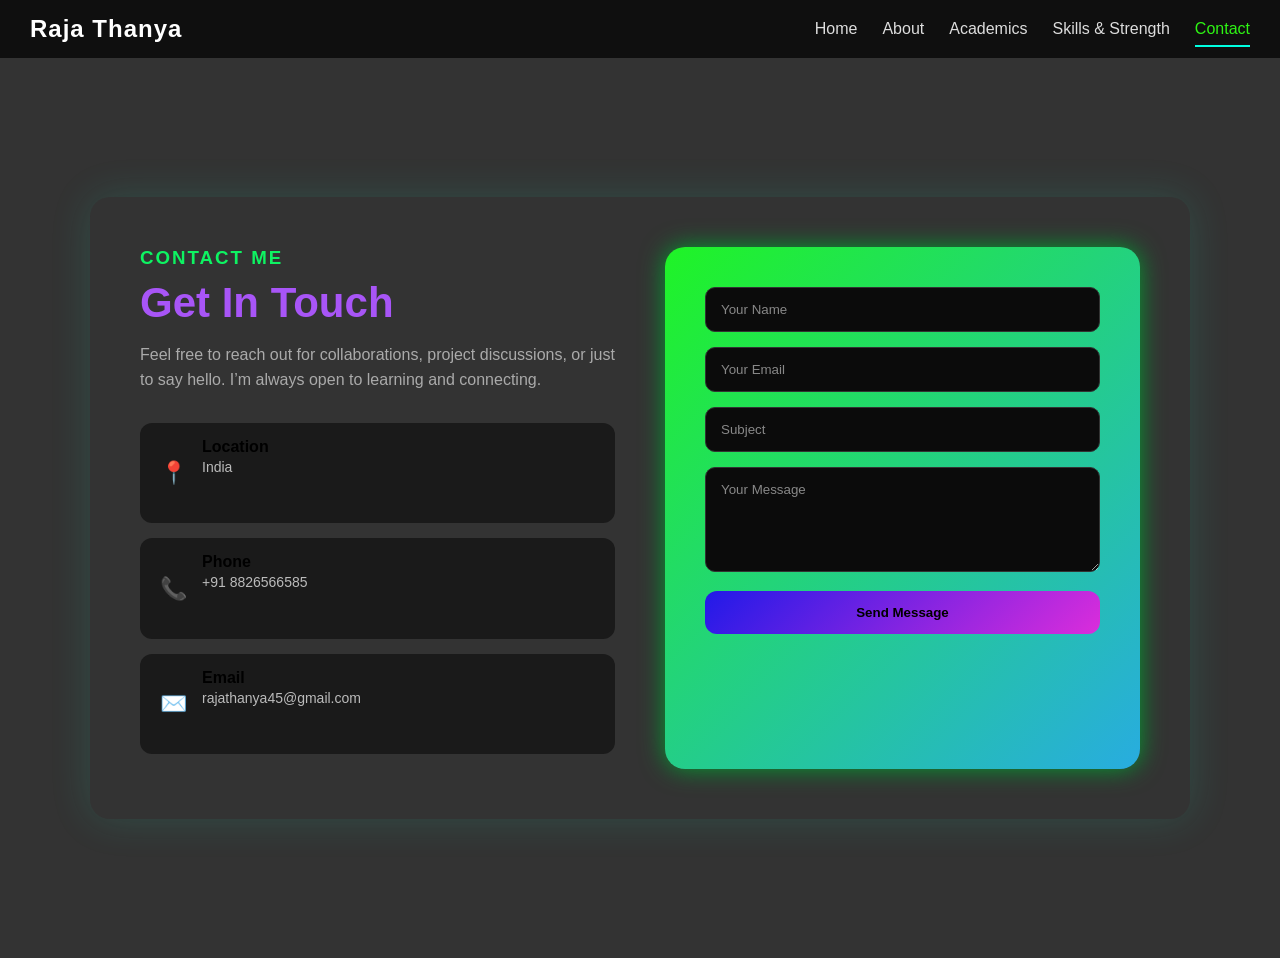
==== contact.html @ 609f00bf "Add files via upload" ====
<!DOCTYPE html>
<html lang="en">
<head>
    <meta charset="UTF-8">
    <title>Contact Me</title>
    <link rel="stylesheet" href="style.css">
    <meta name="viewport" content="width=device-width, initial-scale=1.0">
</head>
<body>
    <header class="header">
    <h1>Raja Thanya</h1>
        <input type="checkbox" id="menu-toggle">
        <label for="menu-toggle" class="hamburger">
            <span></span>
            <span></span>
            <span></span>
        </label>
        <nav>
          <a href="index.html" class="home">Home</a>
          <a href="about.html" class="about">About </a>
          <a href="academics.html" class="academics">Academics</a>
          <a href="skill.html" class="skil">Skills & Strength</a>    
          <a href="contact.html" class="active">Contact</a>
        </nav>
    </header>  

<section class="contact-section">
    <div class="contact-container">

        <!-- LEFT CONTENT -->
        <div class="contact-info">
            <h3>CONTACT ME</h3>
            <h1>Get In Touch</h1>
            <p>
                Feel free to reach out for collaborations, project discussions,
                or just to say hello. I’m always open to learning and connecting.
            </p>

            <div class="info-box">
                <span>📍</span>
                <div>
                    <h4>Location</h4>
                    <p>India</p>
                </div>
            </div>

            <div class="info-box">
                <span>📞</span>
                <div>
                    <h4>Phone</h4>
                    <p>+91 8826566585</p>
                </div>
            </div>

            <div class="info-box">
                <span>✉️</span>
                <div>
                    <h4>Email</h4>
                    <p>rajathanya45@gmail.com</p>
                </div>
            </div>
        </div>

        <!-- RIGHT FORM -->
        <div class="contact-form">
            <form>
                <input type="text" placeholder="Your Name" required>
                <input type="email" placeholder="Your Email" required>
                <input type="text" placeholder="Subject">
                <textarea rows="5" placeholder="Your Message"></textarea>
                <button type="submit">Send Message</button>
            </form>
        </div>

    </div>
</section>

</body>
</html>
---- style.css ----
*{
  margin:0;
  padding:0;
  box-sizing:border-box;
  font-family:Arial, Helvetica, sans-serif;
}

body{
  background:#333;
}
/* ===== STOP MOBILE ZOOM & OVERFLOW ===== 
html, body {
  width: 100%;
  overflow-x: hidden;
  touch-action: manipulation;
}

/* Avoid vw overflow 
* {
  box-sizing: border-box;
}

/* Fix containers 
.about,
.about-box,
header,
nav {
  max-width: 100%;
  width: 100%;
}*/

/* Remove any vw usage */
@media (max-width: 768px) {
  [style*="100vw"] {
    width: 100% !important;
  }
}
/* HEADER */
.header {
  width: 100%;
  background: #0f0f0f;
  color: #fff;
  display: flex;
  align-items: center;
  justify-content: space-between;
  padding: 15px 30px;
  position:sticky;
  z-index: 1000;
  top: 0;
}

/* LOGO */
.header h1 {
  font-size: 24px;
  letter-spacing: 1px;
  cursor: pointer;
  transition: color 0.3s ease;
}

.header h1:hover {
  color: #3cff00;
}

/* NAV */
nav {
  display: flex;
  gap: 25px;
}

nav a {
  text-decoration: none;
  color: #ddd;
  font-size: 16px;
  position: relative;
  padding: 5px 0;
  transition: color 0.3s ease;
}

/* UNDERLINE HOVER EFFECT */
nav a::after {
  content: "";
  position: absolute;
  left: 0;
  bottom: -4px;
  width: 0;
  height: 2px;
  background: #00ffe0;
  transition: width 0.3s ease;
}

nav a:hover {
  color: #00ffe0;
}

nav a:hover::after,
nav a.active::after {
  width: 100%;
}

/* ACTIVE LINK */
nav a.active {
  color: #2ef514;
}

/* HAMBURGER */
#menu-toggle {
  display: none;
}

.hamburger {
  display: none;
  flex-direction: column;
  cursor: pointer;
  gap: 5px;
}

.hamburger span {
  width: 26px;
  height: 3px;
  background: #fff;
  transition: 0.4s;
  border-radius: 5px;
}

/* MOBILE VIEW */
@media (max-width: 768px) {

  .hamburger {
    display: flex;
  }

  nav {
    position: absolute;
    top: 100%;
    left: 0;
    width: 100%;
    background: #111;
    flex-direction: column;
    align-items: center;
    max-height: 0;
    overflow: hidden;
    transition: max-height 0.4s ease;
  }

  nav a {
    padding: 15px 0;
    width: 100%;
    text-align: center;
  }

  /* SHOW MENU */
  #menu-toggle:checked ~ nav {
    max-height: 350px;
  }

  /* HAMBURGER ANIMATION */
  #menu-toggle:checked + .hamburger span:nth-child(1) {
    transform: rotate(45deg) translate(5px, 5px);
  }

  #menu-toggle:checked + .hamburger span:nth-child(2) {
    opacity: 0;
  }

  #menu-toggle:checked + .hamburger span:nth-child(3) {
    transform: rotate(-45deg) translate(6px, -6px);
  }
}

.contents{
  margin-left: 350px;
  padding-top: 100px;
}

.card{
  display: flex;
  justify-content: space-between;
  padding-top: 55px;
  color:white;
}
.card p{
  font-size: 24px;
}
.welcome{
  padding-left: 90px;
}
.name{
  font-size:36px;
  margin-top:16px;
  color: #1ff426;
  font-family: 'Poppins' sans-serif;
}

.role{
  font-size:12px;
  font-weight:200;
  padding-left: 35px;
}

.company{
  font-size:16px;
  margin-top:6px;
  padding-left: 70px;
}

.social{
  display:flex;
  /*justify-content:center;*/
  gap:12px;
  margin-top:18px;
  flex-wrap:wrap;
  padding-left: 60px;
}

.social a{
  width:40px;
  height:40px;
  border-radius:50%;
  background:#fff;
  color:#333;
  display:flex;
  align-items:center;
  justify-content:center;
  text-decoration:none;
  
}
.social a:hover{
  background: linear-gradient(135deg, #ff0095, #4e39f0);
}
.explore{
  margin-left: 420px;
  padding-top: 30px;
  width:150px;
  height:40px;
}

.explore a{
  padding: 10px;
  width:170px;
  height:60px;
  border-radius:20px;
  background:linear-gradient(135deg, #29f636, #399bf0);
  color: #333;
  align-items:center;
  justify-content:center;
  text-decoration:none;
}
.explore a:hover{
  color: #46c9fc;
}

img{
  margin-top: 100px;
  margin-right: 500px;
}

.image img{
  border-radius: 50%;
  width: 300px;
  height: 300px;
  border: 4px solid #fff;
  box-shadow: 0 0 10px rgb(16, 231, 4);
  transition: 
    transform 0.4s ease,
    box-shadow 0.4s ease,
    border-color 0.4s ease;
}

/* HOVER EFFECT */
.image img:hover{
  transform: scale(1.08) rotate(5deg);
  box-shadow: 
    0 0 15px rgb(16, 231, 4),
    0 0 35px rgba(16, 231, 4, 0.7);
  border-color: rgb(16, 231, 4);
}


/*About*/
/* RESET */
* .about{
  margin: 0;
  padding: 0;
  box-sizing: border-box;
  font-family: "Segoe UI", sans-serif;
  align-items: center;
  justify-content: center;
}

/* ABOUT SECTION */
.about {
  display: flex;
  justify-content: center;
  align-items: center;

}

/* MAIN BOX padding: 30px;*/
.about-box {
  width: 100%;
  height: 600px;
  display: flex;
}
.section-1{
  min-height: 100%;
  display: flex;
  justify-content: center;
  
}
 
/* IMAGEpadding-right: 500px; */
.about-img {
  flex-shrink: 0;
}

.about-img img {
  width: 260px;
  height: 260px;
  border-radius: 20%;
  object-fit: cover;
  border: 3px solid #0dff00;
  margin-left: 250px;
 
}
.about-img img:hover {
  transform: scale(1.08) rotate(5deg);
  box-shadow: 
    0 0 15px rgb(16, 231, 4),
    0 0 35px rgba(16, 231, 4, 0.7);
  border-color: rgb(16, 231, 4);
}

/* CONTENTfont-size: 26px; */
.ab-content {
  flex: 1;
}

.ab-content h1 {
  color: #55ff00;
  margin-bottom: 15px;
}

.ab-content p {
  color: #cfcfcf;
  line-height: 1.7;
  margin-bottom: 15px;
  width: 460px;
}

/* LIST */
.ab-content ul {
  padding-left: 20px;
  margin-bottom: 20px;
}

.ab-content li {
  color: #ccc;
  margin-bottom: 8px;
}

/* BASIC DETAILS */
.ab-content h2 {
  color: #5eff00;
  
  margin-bottom: 10px;
}

/*.details span:first-child {
  color: #00ffff;
  font-weight: 500;
  font-size: 20px;
}*/

.details {
  line-height: 1.8;
  color: #ccc;
}

/* ================= MOBILE VIEW ================= */
@media (max-width: 768px) {
  body{
    padding: 0;
    margin: 0;
    overflow-x: hidden;
  }
  .about{
    display: flex;
    flex-direction: column;
    align-items: center;
    justify-content: center;  
    width: 100%;
    /*padding: 15px;*/
  }
  .about-box {
    width: 100%;
    flex-direction: column;
    align-items: center;
    text-align: center;
    /*padding: 25px 20px;*/
  }
  .about-img{
    width: 100%;
    display: flex;
    justify-content: center;
    margin-bottom: 20px;
    margin-left: 225px;
    margin-top: auto;
    
  }

  .about-img img {
    width: 180px;
    height: 180px;
    text-align: left;
  }

  .ab-content {
    margin-left: 100px;
    text-align: left;
    width: 100%;
  }
  .ab-content h1,h2{
    font-size: 22px;
    padding-left: 100px;
  }
  .ab-content p{
    padding-right: 80px;
    font-size: 14px;
    line-height: 1.6;
  }
  
}
/*Skills */

.skills{
  padding: 60px 20px;
  text-align: center;
}
.skills h1{
  color: #27f720;
  margin-bottom: 40px;
}
.skills h1:hover{
  box-shadow: 0 0 5px #333;
  transition: transform 0.3s ease, box-shadow 0.3s ease;
}
.skill-container{
  display: grid;
  grid-template-columns: repeat(auto-fit, minmax(220px,1fr));
  gap: 25px;
  max-width: 1000px;
  margin: auto;
}
.skill-card{
  background: #333;
  padding: 25px;
  border-radius: 15px;
  box-shadow: 0 0 5px rgb(238, 240, 242);
  transition: transform 0.3s ease, box-shadow 0.3s ease;
}
.skill-card:hover {
  transform: translateY(-10px);
  box-shadow: 0 0 25px rgb(16, 231, 4);
}
.skill-card h3 {
  color: white;
  margin-top: 15px;
}
.circle {
  width: 120px;
  height: 120px;
  border-radius: 50%;
  display: flex;
  align-items: center;
  justify-content: center;
  margin: auto;
  position: relative;
  transition: box-shadow 0.4s ease, transform 0.4s ease;
}

.circle::before {
  content: "";
  position: absolute;
  width: 90px;
  height: 90px;
  background: #333;
  border-radius: 50%;
}
.circle span {
  position: relative;
  color: #faf9f9;
  font-weight: bold;
  font-size: 18px;
}
.skill-card:hover .circle {
  box-shadow: 0 0 20px currentColor,
              0 0 40px rgba(251, 248, 248, 0.922);
  transform: scale(1.05);
}
.circle.html {
  color: #f97316;
  background: conic-gradient(#f97316 0% 90%, #334155 90% 100%);
}
.circle.css {
  color: #38bdf8;
  background: conic-gradient(#38bdf8 0% 85%, #334155 85% 100%);
}
.circle.github {
  color: #facc15;
  background: conic-gradient(#facc15  0% 85%, #334155 85% 100%);
}
.circle.mysql {
  color: #dd22ee;
  background: conic-gradient(#dd22ee 0% 85%, #334155 85% 100%);
}
/*Strengths*/
.strengths {
  background: #333;
  padding: 30px 20px;
  text-align: center;
}

.strengths h2 {
  color: rgb(16, 231, 4);
  font-size: 32px;
  margin-bottom: 8px;
}

.subtitle {
  color: #fcfffb;
  margin-bottom: 40px;
}

.strengths-container {
  display: grid;
  grid-template-columns: repeat(auto-fit, minmax(220px, 1fr));
  gap: 25px;
  max-width: 1000px;
  margin: auto;
}

.strength-card {
  background: #0f172a;
  padding: 30px 20px;
  border-radius: 18px;
  transition: transform 0.4s ease, box-shadow 0.4s ease;
  box-shadow: 0 0 0 rgba(0,0,0,0);
  position: relative;
  overflow: hidden;
}

.strength-card:hover {
  transform: translateY(-12px) scale(1.02);
  box-shadow: 0 0 30px rgb(16, 231, 4);
}

/* Glow border effect */
.strength-card::before {
  content: "";
  position: absolute;
  inset: 0;
  border-radius: 18px;
  background: linear-gradient(120deg, transparent, rgba(56,189,248,0.5), transparent);
  opacity: 0;
  transition: opacity 0.4s;
}

.strength-card:hover::before {
  opacity: 1;
}

.icon {
  font-size: 38px;
  margin-bottom: 15px;
  transition: transform 0.4s ease;
}

.strength-card:hover .icon {
  transform: rotate(5deg) scale(1.2);
}

.strength-card h3 {
  color: #fff;
  margin-bottom: 10px;
}

.strength-card p {
  color: #cbd5f5;
  font-size: 14px;
  line-height: 1.6;
}
/*Academics*/
.education {
  padding: 30px 20px;
  max-width: 900px;
  margin: auto;
}
.section-title {
  text-align: center;
  font-size: 32px;
  margin-bottom: 30px;
  color: #41fd47;
  margin-top: 15px;
}

.education {
  max-width: 1000px;
  margin: auto;
  padding: 60px 20px;
}

.section-title {
  text-align: center;
  font-size: 32px;
  margin-bottom: 50px;
  color: #3afe51;
}
.timeline-item.green { --accent: #22c55e; }
.timeline-item.blue  { --accent: #3b82f6; }
.timeline-item.orange{ --accent: #f97316; }

/* Timeline */
.timeline {
  position: relative;
}

/* Each row */
.timeline-item {
  display: grid;
  grid-template-columns: 140px 40px 1fr;
  align-items: stretch;
  gap: 30px;
  margin-bottom: 45px;
}

/* YEAR */
.timeline-year {
  font-size: 14px;
  color: #6f7277;
  text-align: right;
  padding-top: 6px;
  transition: all 0.3s ease;
}

/* Vertical line */
.timeline-line {
  position: relative;
  width: 40px;
  display: flex;
  justify-content: center;
}

.timeline-line::before {
  content: "";
  position: absolute;
  top: 0;
  bottom: 0;
  left: 50%;
  width: 2px;
  height: 100%;
  background: #374151;
  transform: translateX(-50%);
}

/* Dot */
.dot {
  width: 14px;
  height: 14px;
  background: var(--accent);
  border-radius: 50%;
  margin-top: 6px;
  position: relative;
  left: 50%;
  transform: translateX(-50%);
  transition: transform 0.3s ease, box-shadow 0.3s ease;
}


/* Card */
.timeline-content {
  background: white;
  padding: 22px 26px;
  border-radius: 16px;
  box-shadow: 0 10px 30px rgba(0,0,0,0.4);
  transition: all 0.35s ease;
}

.timeline-content h3 {
  color: #032c4d;
  margin-bottom: 8px;
}

.timeline-content p {
  color: #040609;
  line-height: 1.6;
}

/* ✨ Hover Effects */
.timeline-item:hover .timeline-content {
  transform: translateY(-6px);
  box-shadow: 0 0 35px #4bd60a;
}

.timeline-item:hover .dot {
  transform: translateX(-50%) scale(1.4);
  box-shadow: 0 0 18px #0bec47;
}

.timeline-item:hover .timeline-year {
  color: #4bd60a;
  font-weight: 600;
}
/* =========================
   MOBILE RESPONSIVE (TABLET & PHONE)
   ========================= */

@media (max-width: 768px) {

  .timeline {
    padding-left: 10px;
  }

  /* Stack layout */
  .timeline-item {
    grid-template-columns: 1fr;
    gap: 12px;
    margin-bottom: 35px;
    position: relative;
  }

  /* YEAR moves top */
  .timeline-year {
    text-align: left;
    font-size: 13px;
    padding-left: 28px;
    color: var(--accent);
    font-weight: 600;
  }

  /* Line moves left */
  .timeline-line {
    position: absolute;
    left: 0;
    top: 0;
    bottom: 0;
    width: 20px;
  }

  .timeline-line::before {
    left: 50%;
  }

  /* Dot aligns with year */
  .dot {
    margin-top: 4px;
  }

  /* Card full width */
  .timeline-content {
    margin-left: 28px;
    padding: 18px 20px;
  }
}
/*Contact*/

.contact-section {
    min-height: 100vh;
    display: flex;
    align-items: center;
    justify-content: center;
    padding: 40px 20px;
}

/* CONTAINER */
.contact-container {
    max-width: 1100px;
    width: 100%;
    display: grid;
    grid-template-columns: 1fr 1fr;
    gap: 50px;
    background: #333;
    padding: 50px;
    border-radius: 20px;
    box-shadow: 0 0 40px rgba(43, 226, 186, 0.15);
    transition: transform 0.4s ease;
}

.contact-container:hover {
    transform: translateY(-5px);
}

/* LEFT SIDE */
.contact-info h3 {
    color: #0ef362;
    letter-spacing: 2px;
    margin-bottom: 10px;
}

.contact-info h1 {
    color:  #a855f7 ;
    font-size: 42px;
    margin-bottom: 15px;
}

.contact-info p {
    color: #aaa;
    line-height: 1.6;
    margin-bottom: 30px;
}

.info-box {
    display: flex;
    align-items: center;
    gap: 15px;
    background: #1a1a1a;
    padding: 15px 20px;
    border-radius: 12px;
    margin-bottom: 15px;
    transition: all 0.4s ease;
    cursor: pointer;
}

.info-box span {
    font-size: 22px;
    color: #a855f7;
}

.info-box h4 {
    font-size: 16px;
}

.info-box p {
    font-size: 14px;
    color: #bbb;
}

.info-box:hover {
    background: linear-gradient(135deg, #b3f805, #08ea62);
    transform: translateX(10px);
}

.info-box:hover span,
.info-box:hover p,
.info-box:hover h4 {
    color: #fff;
}

/* RIGHT FORM */
.contact-form {
    background: linear-gradient(135deg, #1ff426, #28ace0);
    padding: 40px;
    border-radius: 20px;
    box-shadow: 0 0 25px #039d31;
}

.contact-form input,
.contact-form textarea {
    width: 100%;
    background: #0b0b0b;
    border: 1px solid #333;
    outline: none;
    color: #fff;
    padding: 14px 15px;
    margin-bottom: 15px;
    border-radius: 10px;
    transition: all 0.3s ease;
}

.contact-form input::placeholder,
.contact-form textarea::placeholder {
    color: #888;
}

.contact-form input:focus,
.contact-form textarea:focus {
    border-color: #a855f7;
    box-shadow: 0 0 10px rgba(168,85,247,0.6);
    transform: scale(1.02);
}

.contact-form button {
    width: 100%;
    padding: 14px;
    background: linear-gradient(135deg, #211ae8, #db2ddb);
    border: none;
    border-radius: 12px;
    color: #000;
    font-weight: 600;
    cursor: pointer;
    transition: all 0.4s ease;
}

.contact-form button:hover {
    background: linear-gradient(135deg, #fb71e9, #6004b1);
    box-shadow: 0 0 20px rgba(251,113,133,0.6);
    transform: translateY(-3px);
}

/* RESPONSIVE */
@media (max-width: 900px) {
    .contact-container {
        grid-template-columns: 1fr;
    }

    .contact-info h1 {
        font-size: 32px;
    }
}


/* =========================
   MOBILE RESPONSIVE CODE
   ========================= */

@media (max-width: 768px) {

  /* MAIN CARD STACK */
  .card {
    flex-direction: column;
    align-items: center;
    text-align: center;
    padding-top: 30px;
    justify-content: center;
  }

  /* TEXT CONTENT */
  .contents {
    margin-left: 0;
    padding-top: 20px;
  }

  .welcome,
  .role,
  .company {
    padding-left: 0;
  }

  .name {
    font-size: 28px;
  }

  .role {
    font-size: 16px;
  }

  /* SOCIAL ICONS */
  .social {
    justify-content: center;
    padding-left: 0;
  }

  /* EXPLORE BUTTON */
  .explore {
    margin-left: 0;
    display: flex;
    justify-content: center;
    width: 100%;
  }

  .explore a {
    width: auto;
    height: 40px;
  }

  /* SECTIONS (ABOUT / ACADEMICS ETC.) */
  .section {
    width: 100%;
    margin: 0;
    padding: 20px 15px;
  }

  /* HEADER NAV */
  header {
    padding: 15px 20px;
  }

  header nav {
    gap: 15px;
    flex-wrap: wrap;
    justify-content: center;
  }
  

  .image img {
    margin-top: 60px;
    margin-left: 500px;
    width: 160px;
    height: 160px;
    border-radius: 50%;
    border: 3px solid #fff;
    box-shadow: 0 0 8px rgb(16, 231, 4);
    transition: transform 0.3s ease;
  }

  /* light tap effect (optional) */
  .image img:hover {
    transform: scale(1.03);
  }
}
@media (max-width: 768px) {

  /* STACK CONTENT */
  .card {
    flex-wrap: nowrap;
    flex-direction: column;
    align-items: center;
    text-align: center;
  }

  /* RESET LEFT SPACING */
  .contents,
  .explore,
  .social {
    margin-left: 0;
    padding-left: 0 !important;
  }

  /* IMAGE CENTER */
  .image {
    width: 100%;
    height: auto;
    display: flex;
    align-items: center;
    justify-content: center;
    overflow: visible;
    margin-top: 20px ;
    order: -1;
  }

  .image img {
    width: 160px;
    height: 160px;
    display: block;
    object-fit: cover;
    border-radius: 50%;
  }

  /* SOCIAL ICONS CENTER */
  .social {
    justify-content: center;
    margin-top: 15px;
    padding-left: 0;
  }

  /* EXPLORE BUTTON CENTER */
  .explore {
    width: 100%;
    display: flex;
    justify-content: center;
    margin-top: 20px;
  }
  .strengths h2{
    margin-right:90px;
  }
}
@media (max-width: 768px) {
  .card,
  .section {
    overflow: visible !important;
  }
}

/* ================= GLOBAL SMOOTH ANIMATIONS ================= */

/* Page fade-in */
@keyframes pageFade {
  from {
    opacity: 0;
    transform: translateY(10px);
  }
  to {
    opacity: 1;
    transform: translateY(0);
  }
}
@keyframes textReveal {
  from {
    opacity: 0;
    letter-spacing: 4px;
  }
  to {
    opacity: 1;
    letter-spacing: 1px;
  }
}

.name {
  animation: textReveal 0.8s ease forwards;
}

/* Apply to all pages */
body {
  animation: pageFade 0.6s ease-out;
}

/* Soft hover lift */
.hover-animate {
  transition: transform 0.3s ease, box-shadow 0.3s ease;
}
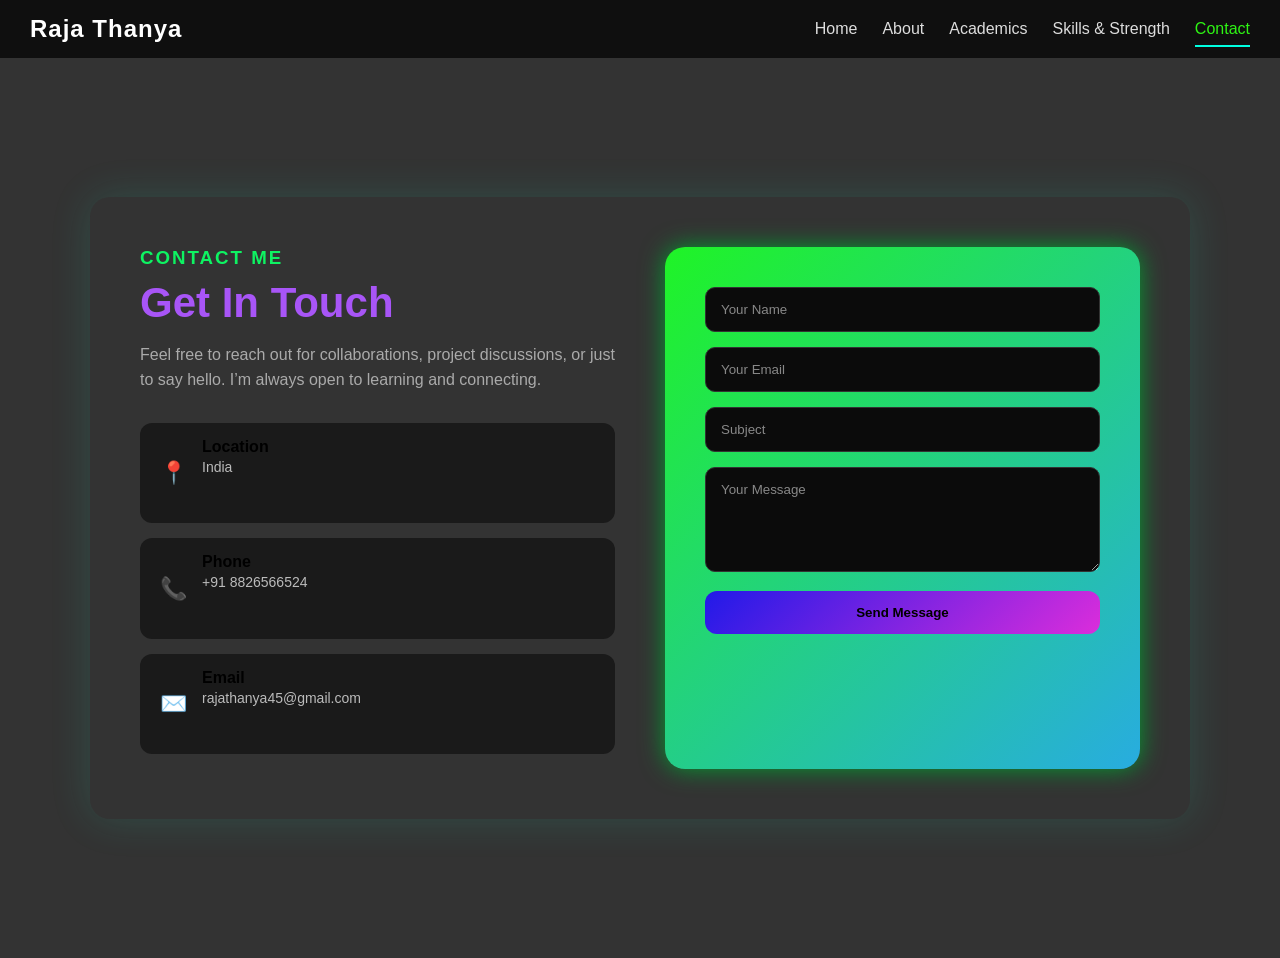
==== commit 186cfb6a: "Update contact.html" ====
--- a/contact.html
+++ b/contact.html
@@ -48,7 +48,7 @@
                 <span>📞</span>
                 <div>
                     <h4>Phone</h4>
-                    <p>+91 8826566585</p>
+                    <p>+91 8826566524</p>
                 </div>
             </div>
 
@@ -76,4 +76,4 @@
 </section>
 
 </body>
-</html>+</html>
